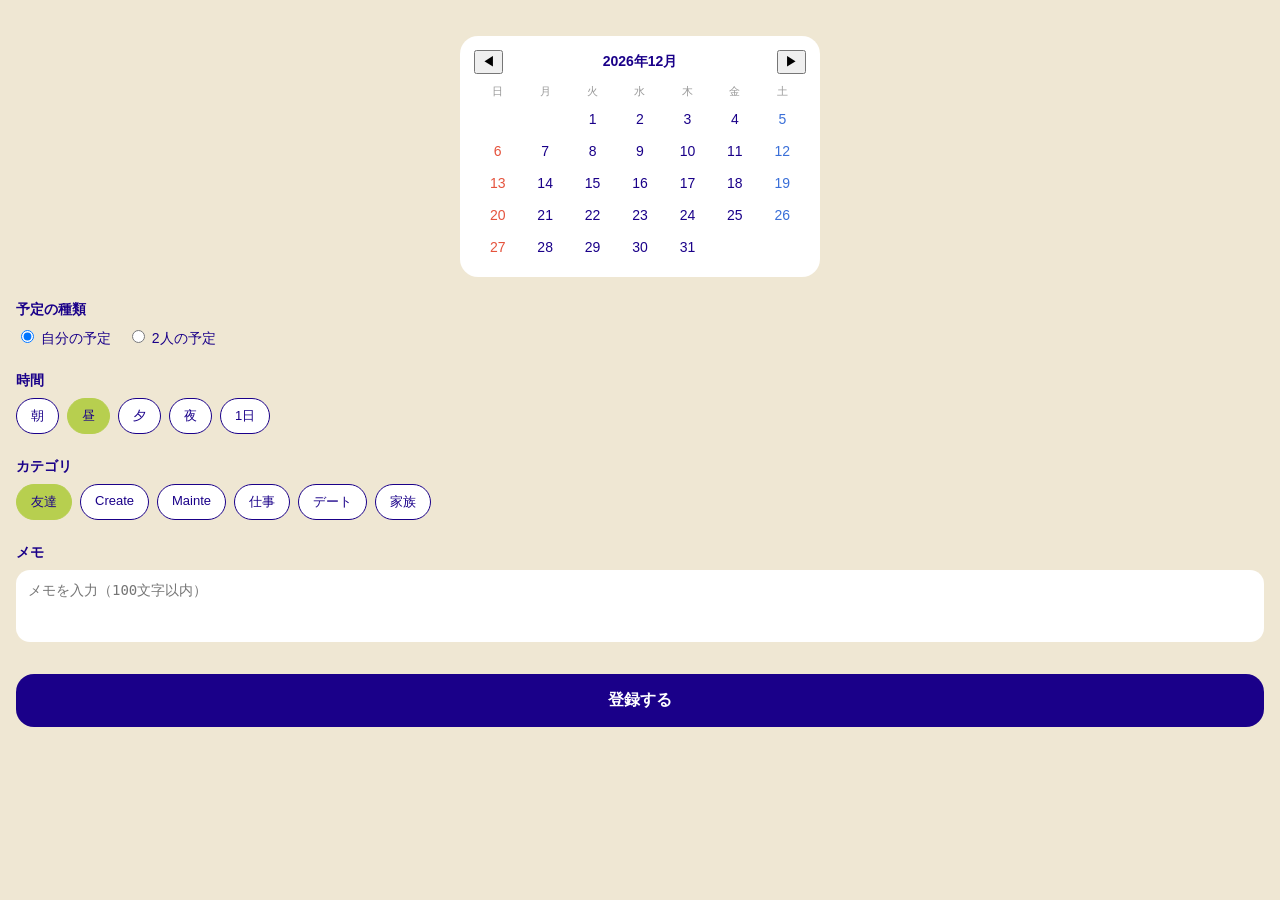
==== index.html @ 0a5aee8c "Update index.html" ====
<!DOCTYPE html>
<html lang="ja">
<head>
  <meta charset="UTF-8" />
  <title>予定登録</title>
  <meta name="viewport" content="width=device-width, initial-scale=1.0" />
  <link rel="stylesheet" href="style.css">

  <!-- フォント -->
  <link href="https://fonts.googleapis.com/css2?family=Noto+Sans+JP:wght@400;600&display=swap" rel="stylesheet">

  <style>
   /* =========================
      基本設定
   ========================= */
   :root {
     --dark-blue: #1A0089;
     --orange: #FF5E33;
     --cream: #EFE7D3;
     --green: #B7CF4F;
     --gray: #999;
    }

   * {
     box-sizing: border-box;
    }

   body {
     margin: 0;
     padding: 16px;
     background: var(--cream);
     font-family: -apple-system, BlinkMacSystemFont,
       "Helvetica Neue", "Segoe UI", sans-serif;
     color: var(--dark-blue);
    }

   /* =========================
      見出し
   ========================= */
   h2 {
     font-size: 14px;
     font-weight: 600;
     margin: 24px 0 8px;
    }

   /* =========================
      カレンダー
   ========================= */
   .calendar {
     background: #fff;
     border-radius: 18px;
     padding: 14px;
    }

   .calendar-header {
     display: flex;
     justify-content: space-between;
     align-items: center;
     font-weight: 600;
     font-size: 14px;
     margin-bottom: 10px;
    }

   .calendar-header span {
     cursor: pointer;
     user-select: none;
    }

   .weekdays,
   .dates {
     display: grid;
     grid-template-columns: repeat(7, 1fr);
     text-align: center;
    }

   .weekdays div {
     font-size: 11px;
     color: var(--gray);
     margin-bottom: 4px;
    }

   .dates div {
     position: relative;
     padding: 8px 0;
     border-radius: 10px;
     font-size: 14px;
     cursor: pointer;
    }

   /*.dates div:hover {
     background: rgba(0,0,0,0.04);
    }*/

   .dates .selected {
     background: var(--orange);
     color: #fff;
    }

   .dates .today {
     border: 1.5px solid var(--green);
    }

   /* マーク用（後でJSから追加される想定） */
   .dates .mark {
     position: absolute;
     bottom: 2px;
     left: 50%;
     transform: translateX(-50%);
     font-size: 12px;
    }

    /* 日曜 */
    .sunday {
      color: #E5533D; /* 赤っぽい */
    }

    /* 土曜 */
    .saturday {
      color: #3A6FD8; /* 青っぽい */
    }


   /* =========================
      ラジオ（予定の種類）
   ========================= */
   .radio-group {
     display: flex;
     gap: 16px;
     margin-top: 8px;
    }

   .radio-group label {
     font-size: 14px;
     cursor: pointer;
    }

   /* =========================
      ボタン系（時間・カテゴリ）
   ========================= */
   .button-group {
     display: flex;
     flex-wrap: wrap;
     gap: 8px;
    }

   .btn {
     padding: 8px 14px;
     border-radius: 999px;
     font-size: 13px;
     border: 1px solid var(--dark-blue);
     background: #fff;
     cursor: pointer;
     user-select: none;
     transition: all 0.15s ease;
    }

   /*.btn:hover {
     background: rgba(0,0,0,0.04);
    }*/

   .btn.selected {
     background: var(--green);
     border-color: var(--green);
     color: var(--dark-blue);
    }

   /* =========================
      メモ
   ========================= */
   textarea {
     width: 100%;
     border-radius: 14px;
     border: none;
     padding: 12px;
     font-size: 14px;
     resize: none;
    }

   /* =========================
      登録ボタン（最重要）
   ========================= */
   .submit {
     margin-top: 28px;
     width: 100%;
     padding: 16px;
     border-radius: 18px;
     border: none;
     background: var(--dark-blue);
     color: #fff;
     font-size: 16px;
     font-weight: 600;
     cursor: pointer;
     transition: transform 0.1s ease, background 0.2s ease;
    }

   .submit:active {
     transform: scale(0.97);
     background: var(--orange);
    }
  </style>

  <script src="https://static.line-scdn.net/liff/edge/2/sdk.js"></script>

</head>

<body>

  <!-- カレンダー -->
  <div class="calendar">
    <div class="calendar-header">
      <button id="prevMonth">◀︎</button>
      <span id="currentMonth">2025年1月</span>
      <button id="nextMonth">▶︎</button>
    </div>

    <div class="weekdays">
      <div>日</div><div>月</div><div>火</div><div>水</div><div>木</div><div>金</div><div>土</div>
    </div>
    <div class="dates" id="calendarDays"></div>
  </div>


  <!-- 予定タイプ -->
  <h2>予定の種類</h2>
  <div class="radio-group">
    <label><input type="radio" name="scheduleType" value="me" checked> 自分の予定</label>
    <label><input type="radio" name="scheduleType" value="both"> 2人の予定</label>
  </div>

  <!-- 時間 -->
  <h2>時間</h2>
  <div class="button-group time-group">
    <div class="btn">朝</div>
    <div class="btn selected">昼</div>
    <div class="btn">夕</div>
    <div class="btn">夜</div>
    <div class="btn">1日</div>
  </div>

  <!-- カテゴリ -->
  <h2>カテゴリ</h2>
  <div class="button-group category-group">
    <div class="btn selected">友達</div>
    <div class="btn">Create</div>
    <div class="btn">Mainte</div>
    <div class="btn">仕事</div>
    <div class="btn">デート</div>
    <div class="btn">家族</div>
  </div>

  <!-- メモ -->
  <h2>メモ</h2>
  <textarea rows="3" placeholder="メモを入力（100文字以内）"></textarea>

  <!-- 登録 -->
  <button class="submit" id="submitBtn">登録する</button>

  <script>
    // ▼▼▼ ここにGASのURLを貼る ▼▼▼
    const GAS_URL = "https://script.google.com/macros/s/AKfycbynRkBtaQxM9fq4U95Hq18dhkDSzyo8GksBpaNbvgvYvhPgX-ollvEPYoHLp00srgifDA/exec";
    let myProfile = null; // ←【追加①】

    window.addEventListener("DOMContentLoaded", async () => {
      await liff.init({
    liffId: "2008794909-gcaJmGXJ"
  });

      myProfile = await liff.getProfile(); // ←【追加②】
 
      console.log("LIFF起動OK:", liff.isInClient());
    });


    
  </script>

  <script>
    window.addEventListener("DOMContentLoaded", () => {
     const submitBtn = document.getElementById("submitBtn");
  
     submitBtn.addEventListener("click", async () => {
       console.log("登録ボタン押された");
  
       // ① 日付チェック
       if (!selectedDate) {
         alert("日付を選んでね");
         return;
        }

        // ② 予定の種類
        let owner = "";

        if (myProfile.userId === "Uaf91e05353fdded14ddfb91c3032a52c") {
          owner = "mai";
        } else if (myProfile.userId === "U4ddaf3a91709ed5a72e6ad2704e2b4cf") {
          owner = "takuya";
        } else {
          alert("登録者が判別できません");
          return;
        }


        // ③ 時間（selected のものを取得）
        const time = Array.from(
          document.querySelectorAll(".time-group .btn.selected")
        ).map(btn => btn.textContent).join(",");
  
        // ④ カテゴリ
        const category = document.querySelector(
        ".category-group .btn.selected"
        )?.textContent || "";

        // ⑤ メモ
        const memo = document.querySelector("textarea").value;

        // ⑥ GASに送るデータ
        const payload = {
          date: selectedDate,
          owner: owner,
          time: time,
          category: category,
          memo: memo,
          userId: myProfile.userId // ←追加(0127)
        };

        console.log("送信データ", payload);

        // ⑦ GASへPOST
        try {
          const res = await fetch(GAS_URL, {
            method: "POST",
            body: JSON.stringify(payload)
          });

          const result = await res.json();

          if (result.result === "ok") {
            alert("登録できたよ 🎉");
            setTimeout(() => {
              liff.closeWindow();
            }, 300);
          } else {
            alert("登録失敗 😢");
            console.error(result);
          }

        } catch (err) {
          alert("通信エラー 😢");
          console.error(err);
        }
      });    
    });
  </script>

  <script>
    let selectedDate = null;
    let currentDate = new Date();

    const monthLabel = document.getElementById("currentMonth");
    const calendarDays = document.getElementById("calendarDays");

    const hasScheduleDates = [
      "2026-02-03",
      "2026-02-10",
      "2026-02-22"
    ];

    function renderCalendar() {
      calendarDays.innerHTML = "";

      const year = currentDate.getFullYear();
      const month = currentDate.getMonth();

      monthLabel.textContent = `${year}年${month + 1}月`;

      const firstDay = new Date(year, month, 1).getDay();
      const lastDate = new Date(year, month + 1, 0).getDate();

      // ① 空白セル
      for (let i = 0; i < firstDay; i++) {
        const empty = document.createElement("div");
        calendarDays.appendChild(empty);
      }

      // ② 日付セル
      for (let day = 1; day <= lastDate; day++) {
        const dateEl = document.createElement("div");
        dateEl.textContent = day;

        const dateStr = `${year}-${String(month + 1).padStart(2,"0")}-${String(day).padStart(2,"0")}`;

        if (hasScheduleDates.includes(dateStr)) {
          const mark = document.createElement("div");
          mark.textContent = "🍍"; // ← 好きな絵文字
          mark.classList.add("mark");
          dateEl.appendChild(mark);
        }


        const dayOfWeek = new Date(year, month, day).getDay();

        if (dayOfWeek === 0) {
          dateEl.classList.add("sunday");
        } else if (dayOfWeek === 6) {
          dateEl.classList.add("saturday");
        }


        dateEl.addEventListener("click", () => {
          document
            .querySelectorAll(".dates div")
            .forEach(el => el.classList.remove("selected"));

          dateEl.classList.add("selected");

          selectedDate = `${year}-${String(month + 1).padStart(2,"0")}-${String(day).padStart(2,"0")}`;
          console.log("選択中の日付:", selectedDate);
        });

        calendarDays.appendChild(dateEl);
      }

    }

    renderCalendar();

    document.getElementById("prevMonth").addEventListener("click", () => {
     currentDate.setMonth(currentDate.getMonth() - 1);
     renderCalendar();
    });

    document.getElementById("nextMonth").addEventListener("click", () => {
     currentDate.setMonth(currentDate.getMonth() + 1);
     renderCalendar();
    });

  </script>

  <script>
    const timeButtons = document.querySelectorAll(".time-group .btn");

    timeButtons.forEach(btn => {
      btn.addEventListener("click", () => {
        if (btn.textContent === "1日") {
          // 1日を選んだら他を解除
          timeButtons.forEach(b => b.classList.remove("selected"));
          btn.classList.add("selected");
        } else {
          // 朝〜夜を選んだら「1日」を解除
          timeButtons.forEach(b => {
            if (b.textContent === "1日") b.classList.remove("selected");
          });
          btn.classList.toggle("selected");
        }
      });
    });
  </script>

  <script>
    const categoryButtons = document.querySelectorAll(".category-group .btn");

    categoryButtons.forEach(btn => {
      btn.addEventListener("click", () => {
        categoryButtons.forEach(b => b.classList.remove("selected"));
        btn.classList.add("selected");
      });
    });
  </script>

  


</body>
</html>
---- style.css ----
.calendar {
  max-width: 360px;
  margin: 20px auto;
  font-family: sans-serif;
}

.calendar-header {
  display: flex;
  justify-content: space-between;
  align-items: center;
  margin-bottom: 8px;
}

.calendar-week,
.calendar-days {
  display: grid;
  grid-template-columns: repeat(7, 1fr);
  text-align: center;
}

.calendar-week span {
  font-size: 12px;
  color: #777;
}

.calendar-days span {
  padding: 8px 0;
  cursor: pointer;
  border-radius: 6px;
}

.calendar-days span:hover {
  background: #eee;
}

.calendar-days .selected {
  background: #f5c542;
  color: #000;
  font-weight: bold;
}
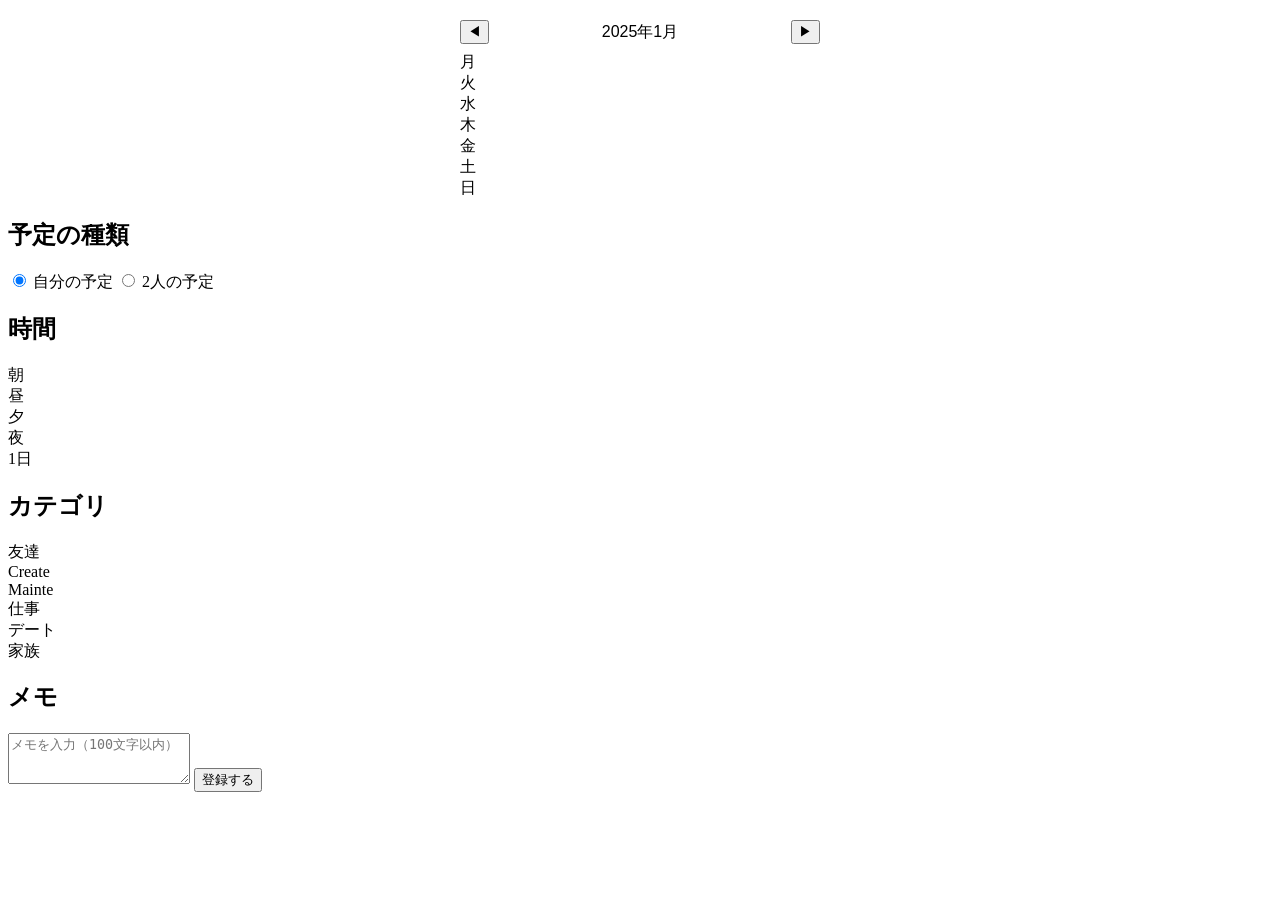
==== commit fb8910c1: "Update index.html" ====
--- a/index.html
+++ b/index.html
@@ -1,6 +1,6 @@
 <!DOCTYPE html>
 <html lang="ja">
-<head>
+ <head>
   <meta charset="UTF-8" />
   <title>予定登録</title>
   <meta name="viewport" content="width=device-width, initial-scale=1.0" />
@@ -8,202 +8,11 @@
 
   <!-- フォント -->
   <link href="https://fonts.googleapis.com/css2?family=Noto+Sans+JP:wght@400;600&display=swap" rel="stylesheet">
-
-  <style>
-   /* =========================
-      基本設定
-   ========================= */
-   :root {
-     --dark-blue: #1A0089;
-     --orange: #FF5E33;
-     --cream: #EFE7D3;
-     --green: #B7CF4F;
-     --gray: #999;
-    }
-
-   * {
-     box-sizing: border-box;
-    }
-
-   body {
-     margin: 0;
-     padding: 16px;
-     background: var(--cream);
-     font-family: -apple-system, BlinkMacSystemFont,
-       "Helvetica Neue", "Segoe UI", sans-serif;
-     color: var(--dark-blue);
-    }
-
-   /* =========================
-      見出し
-   ========================= */
-   h2 {
-     font-size: 14px;
-     font-weight: 600;
-     margin: 24px 0 8px;
-    }
-
-   /* =========================
-      カレンダー
-   ========================= */
-   .calendar {
-     background: #fff;
-     border-radius: 18px;
-     padding: 14px;
-    }
-
-   .calendar-header {
-     display: flex;
-     justify-content: space-between;
-     align-items: center;
-     font-weight: 600;
-     font-size: 14px;
-     margin-bottom: 10px;
-    }
-
-   .calendar-header span {
-     cursor: pointer;
-     user-select: none;
-    }
-
-   .weekdays,
-   .dates {
-     display: grid;
-     grid-template-columns: repeat(7, 1fr);
-     text-align: center;
-    }
-
-   .weekdays div {
-     font-size: 11px;
-     color: var(--gray);
-     margin-bottom: 4px;
-    }
-
-   .dates div {
-     position: relative;
-     padding: 8px 0;
-     border-radius: 10px;
-     font-size: 14px;
-     cursor: pointer;
-    }
-
-   /*.dates div:hover {
-     background: rgba(0,0,0,0.04);
-    }*/
-
-   .dates .selected {
-     background: var(--orange);
-     color: #fff;
-    }
-
-   .dates .today {
-     border: 1.5px solid var(--green);
-    }
-
-   /* マーク用（後でJSから追加される想定） */
-   .dates .mark {
-     position: absolute;
-     bottom: 2px;
-     left: 50%;
-     transform: translateX(-50%);
-     font-size: 12px;
-    }
-
-    /* 日曜 */
-    .sunday {
-      color: #E5533D; /* 赤っぽい */
-    }
-
-    /* 土曜 */
-    .saturday {
-      color: #3A6FD8; /* 青っぽい */
-    }
-
-
-   /* =========================
-      ラジオ（予定の種類）
-   ========================= */
-   .radio-group {
-     display: flex;
-     gap: 16px;
-     margin-top: 8px;
-    }
-
-   .radio-group label {
-     font-size: 14px;
-     cursor: pointer;
-    }
-
-   /* =========================
-      ボタン系（時間・カテゴリ）
-   ========================= */
-   .button-group {
-     display: flex;
-     flex-wrap: wrap;
-     gap: 8px;
-    }
-
-   .btn {
-     padding: 8px 14px;
-     border-radius: 999px;
-     font-size: 13px;
-     border: 1px solid var(--dark-blue);
-     background: #fff;
-     cursor: pointer;
-     user-select: none;
-     transition: all 0.15s ease;
-    }
-
-   /*.btn:hover {
-     background: rgba(0,0,0,0.04);
-    }*/
-
-   .btn.selected {
-     background: var(--green);
-     border-color: var(--green);
-     color: var(--dark-blue);
-    }
-
-   /* =========================
-      メモ
-   ========================= */
-   textarea {
-     width: 100%;
-     border-radius: 14px;
-     border: none;
-     padding: 12px;
-     font-size: 14px;
-     resize: none;
-    }
-
-   /* =========================
-      登録ボタン（最重要）
-   ========================= */
-   .submit {
-     margin-top: 28px;
-     width: 100%;
-     padding: 16px;
-     border-radius: 18px;
-     border: none;
-     background: var(--dark-blue);
-     color: #fff;
-     font-size: 16px;
-     font-weight: 600;
-     cursor: pointer;
-     transition: transform 0.1s ease, background 0.2s ease;
-    }
-
-   .submit:active {
-     transform: scale(0.97);
-     background: var(--orange);
-    }
-  </style>
-
   <script src="https://static.line-scdn.net/liff/edge/2/sdk.js"></script>
 
-</head>
+ </head>
 
-<body>
+ <body>
 
   <!-- カレンダー -->
   <div class="calendar">
@@ -214,11 +23,10 @@
     </div>
 
     <div class="weekdays">
-      <div>日</div><div>月</div><div>火</div><div>水</div><div>木</div><div>金</div><div>土</div>
+      <div>月</div><div>火</div><div>水</div><div>木</div><div>金</div><div>土</div><div>日</div>
     </div>
     <div class="dates" id="calendarDays"></div>
   </div>
-
 
   <!-- 予定タイプ -->
   <h2>予定の種類</h2>
@@ -254,221 +62,5 @@
 
   <!-- 登録 -->
   <button class="submit" id="submitBtn">登録する</button>
-
-  <script>
-    // ▼▼▼ ここにGASのURLを貼る ▼▼▼
-    const GAS_URL = "https://script.google.com/macros/s/AKfycbynRkBtaQxM9fq4U95Hq18dhkDSzyo8GksBpaNbvgvYvhPgX-ollvEPYoHLp00srgifDA/exec";
-    let myProfile = null; // ←【追加①】
-
-    window.addEventListener("DOMContentLoaded", async () => {
-      await liff.init({
-    liffId: "2008794909-gcaJmGXJ"
-  });
-
-      myProfile = await liff.getProfile(); // ←【追加②】
- 
-      console.log("LIFF起動OK:", liff.isInClient());
-    });
-
-
-    
-  </script>
-
-  <script>
-    window.addEventListener("DOMContentLoaded", () => {
-     const submitBtn = document.getElementById("submitBtn");
-  
-     submitBtn.addEventListener("click", async () => {
-       console.log("登録ボタン押された");
-  
-       // ① 日付チェック
-       if (!selectedDate) {
-         alert("日付を選んでね");
-         return;
-        }
-
-        // ② 予定の種類
-        let owner = "";
-
-        if (myProfile.userId === "Uaf91e05353fdded14ddfb91c3032a52c") {
-          owner = "mai";
-        } else if (myProfile.userId === "U4ddaf3a91709ed5a72e6ad2704e2b4cf") {
-          owner = "takuya";
-        } else {
-          alert("登録者が判別できません");
-          return;
-        }
-
-
-        // ③ 時間（selected のものを取得）
-        const time = Array.from(
-          document.querySelectorAll(".time-group .btn.selected")
-        ).map(btn => btn.textContent).join(",");
-  
-        // ④ カテゴリ
-        const category = document.querySelector(
-        ".category-group .btn.selected"
-        )?.textContent || "";
-
-        // ⑤ メモ
-        const memo = document.querySelector("textarea").value;
-
-        // ⑥ GASに送るデータ
-        const payload = {
-          date: selectedDate,
-          owner: owner,
-          time: time,
-          category: category,
-          memo: memo,
-          userId: myProfile.userId // ←追加(0127)
-        };
-
-        console.log("送信データ", payload);
-
-        // ⑦ GASへPOST
-        try {
-          const res = await fetch(GAS_URL, {
-            method: "POST",
-            body: JSON.stringify(payload)
-          });
-
-          const result = await res.json();
-
-          if (result.result === "ok") {
-            alert("登録できたよ 🎉");
-            setTimeout(() => {
-              liff.closeWindow();
-            }, 300);
-          } else {
-            alert("登録失敗 😢");
-            console.error(result);
-          }
-
-        } catch (err) {
-          alert("通信エラー 😢");
-          console.error(err);
-        }
-      });    
-    });
-  </script>
-
-  <script>
-    let selectedDate = null;
-    let currentDate = new Date();
-
-    const monthLabel = document.getElementById("currentMonth");
-    const calendarDays = document.getElementById("calendarDays");
-
-    const hasScheduleDates = [
-      "2026-02-03",
-      "2026-02-10",
-      "2026-02-22"
-    ];
-
-    function renderCalendar() {
-      calendarDays.innerHTML = "";
-
-      const year = currentDate.getFullYear();
-      const month = currentDate.getMonth();
-
-      monthLabel.textContent = `${year}年${month + 1}月`;
-
-      const firstDay = new Date(year, month, 1).getDay();
-      const lastDate = new Date(year, month + 1, 0).getDate();
-
-      // ① 空白セル
-      for (let i = 0; i < firstDay; i++) {
-        const empty = document.createElement("div");
-        calendarDays.appendChild(empty);
-      }
-
-      // ② 日付セル
-      for (let day = 1; day <= lastDate; day++) {
-        const dateEl = document.createElement("div");
-        dateEl.textContent = day;
-
-        const dateStr = `${year}-${String(month + 1).padStart(2,"0")}-${String(day).padStart(2,"0")}`;
-
-        if (hasScheduleDates.includes(dateStr)) {
-          const mark = document.createElement("div");
-          mark.textContent = "🍍"; // ← 好きな絵文字
-          mark.classList.add("mark");
-          dateEl.appendChild(mark);
-        }
-
-
-        const dayOfWeek = new Date(year, month, day).getDay();
-
-        if (dayOfWeek === 0) {
-          dateEl.classList.add("sunday");
-        } else if (dayOfWeek === 6) {
-          dateEl.classList.add("saturday");
-        }
-
-
-        dateEl.addEventListener("click", () => {
-          document
-            .querySelectorAll(".dates div")
-            .forEach(el => el.classList.remove("selected"));
-
-          dateEl.classList.add("selected");
-
-          selectedDate = `${year}-${String(month + 1).padStart(2,"0")}-${String(day).padStart(2,"0")}`;
-          console.log("選択中の日付:", selectedDate);
-        });
-
-        calendarDays.appendChild(dateEl);
-      }
-
-    }
-
-    renderCalendar();
-
-    document.getElementById("prevMonth").addEventListener("click", () => {
-     currentDate.setMonth(currentDate.getMonth() - 1);
-     renderCalendar();
-    });
-
-    document.getElementById("nextMonth").addEventListener("click", () => {
-     currentDate.setMonth(currentDate.getMonth() + 1);
-     renderCalendar();
-    });
-
-  </script>
-
-  <script>
-    const timeButtons = document.querySelectorAll(".time-group .btn");
-
-    timeButtons.forEach(btn => {
-      btn.addEventListener("click", () => {
-        if (btn.textContent === "1日") {
-          // 1日を選んだら他を解除
-          timeButtons.forEach(b => b.classList.remove("selected"));
-          btn.classList.add("selected");
-        } else {
-          // 朝〜夜を選んだら「1日」を解除
-          timeButtons.forEach(b => {
-            if (b.textContent === "1日") b.classList.remove("selected");
-          });
-          btn.classList.toggle("selected");
-        }
-      });
-    });
-  </script>
-
-  <script>
-    const categoryButtons = document.querySelectorAll(".category-group .btn");
-
-    categoryButtons.forEach(btn => {
-      btn.addEventListener("click", () => {
-        categoryButtons.forEach(b => b.classList.remove("selected"));
-        btn.classList.add("selected");
-      });
-    });
-  </script>
-
-  
-
-
-</body>
+ </body>
 </html>
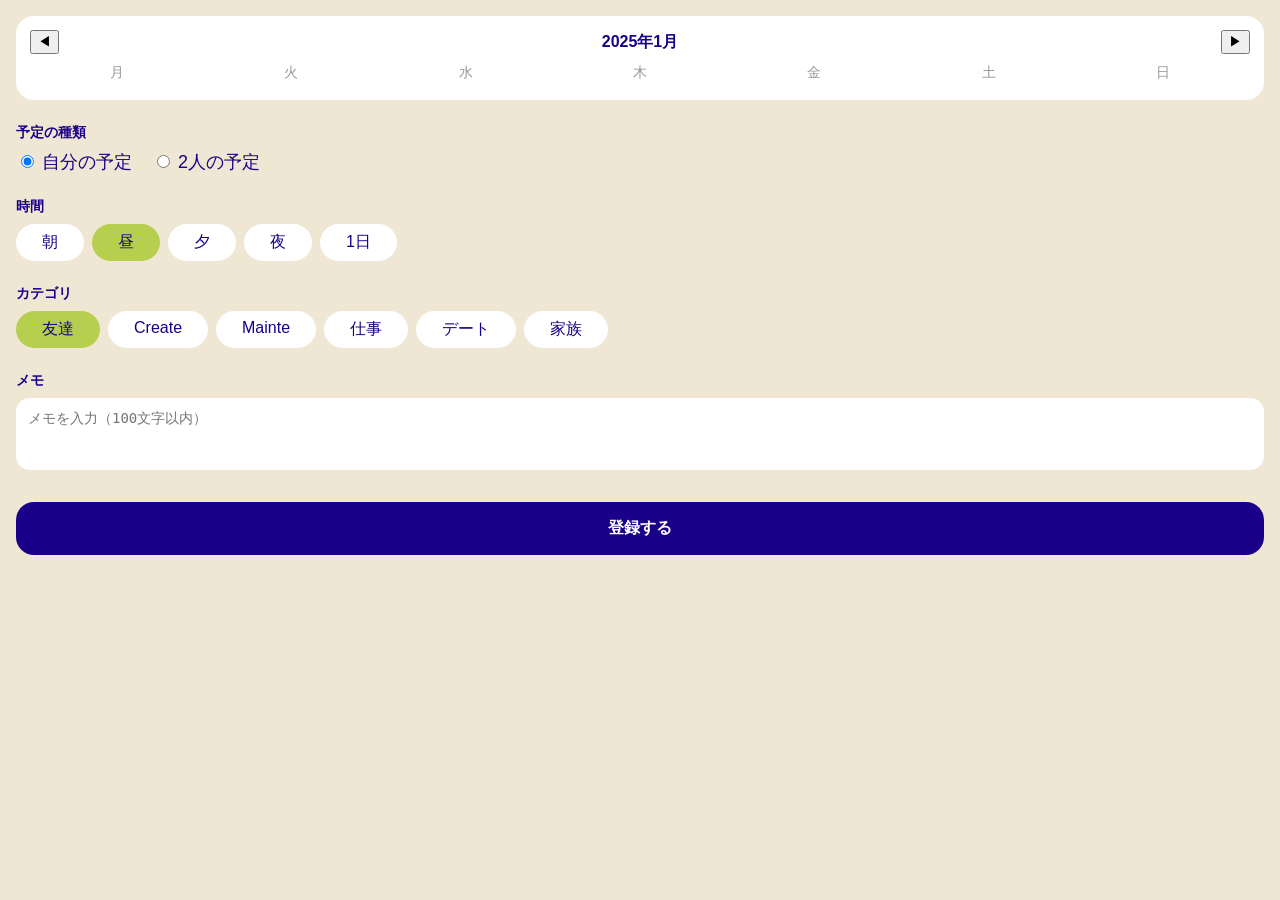
==== commit 1670fdff: "Update index.html" ====
--- a/index.html
+++ b/index.html
@@ -62,5 +62,6 @@
 
   <!-- 登録 -->
   <button class="submit" id="submitBtn">登録する</button>
+  <script src="script.js"></script>
  </body>
 </html>
--- a/style.css
+++ b/style.css
@@ -1,40 +1,187 @@
-.calendar {
-  max-width: 360px;
-  margin: 20px auto;
-  font-family: sans-serif;
-}
+/* =========================
+      基本設定
+   ========================= */
+   :root {
+     --dark-blue: #1A0089;
+     --orange: #FF5E33;
+     --cream: #EFE7D3;
+     --green: #B7CF4F;
+     --gray: #999;
+    }
 
-.calendar-header {
-  display: flex;
-  justify-content: space-between;
-  align-items: center;
-  margin-bottom: 8px;
-}
+   * {
+     box-sizing: border-box;
+    }
 
-.calendar-week,
-.calendar-days {
-  display: grid;
-  grid-template-columns: repeat(7, 1fr);
-  text-align: center;
-}
+   body {
+     margin: 0;
+     padding: 16px;
+     background: var(--cream);
+     font-family: -apple-system, BlinkMacSystemFont,
+       "Helvetica Neue", "Segoe UI", sans-serif;
+     color: var(--dark-blue);
+    }
 
-.calendar-week span {
-  font-size: 12px;
-  color: #777;
-}
+   /* =========================
+      見出し
+   ========================= */
+   h2 {
+     font-size: 14px;
+     font-weight: 600;
+     margin: 24px 0 8px;
+    }
 
-.calendar-days span {
-  padding: 8px 0;
-  cursor: pointer;
-  border-radius: 6px;
-}
+   /* =========================
+      カレンダー
+   ========================= */
+   .calendar {
+     background: #fff;
+     border-radius: 18px;
+     padding: 14px;
+    }
 
-.calendar-days span:hover {
-  background: #eee;
-}
+   .calendar-header {
+     display: flex;
+     justify-content: space-between;
+     align-items: center;
+     font-weight: 600;
+     font-size: 16px;
+     margin-bottom: 10px;
+    }
 
-.calendar-days .selected {
-  background: #f5c542;
-  color: #000;
-  font-weight: bold;
-}
+   .calendar-header span {
+     cursor: pointer;
+     user-select: none;
+    }
+
+   .weekdays,
+   .dates {
+     display: grid;
+     grid-template-columns: repeat(7, 1fr);
+     text-align: center;
+    }
+
+   .weekdays div {
+     font-size: 14px;
+     color: var(--gray);
+     margin-bottom: 4px;
+    }
+
+   .dates div {
+     position: relative;
+     padding: 8px 0;
+     border-radius: 10px;
+     font-size: 16px;
+     cursor: pointer;
+    }
+
+   /*.dates div:hover {
+     background: rgba(0,0,0,0.04);
+    }*/
+
+   .dates .selected {
+     background: var(--orange);
+     color: #fff;
+    }
+
+   .dates .today {
+     border: 1.5px solid var(--green);
+    }
+
+   /* マーク用（後でJSから追加される想定） */
+   .dates .mark {
+     position: absolute;
+     bottom: 2px;
+     left: 50%;
+     transform: translateX(-50%);
+     font-size: 12px;
+    }
+
+    /* 日曜 */
+    .sunday {
+      color: #E5533D; /* 赤っぽい */
+    }
+
+    /* 土曜 */
+    .saturday {
+      color: #3A6FD8; /* 青っぽい */
+    }
+
+
+   /* =========================
+      ラジオ（予定の種類）
+   ========================= */
+   .radio-group {
+     display: flex;
+     gap: 20px;
+     margin-top: 8px;
+    }
+
+   .radio-group label {
+     font-size: 18px;
+     cursor: pointer;
+    }
+
+   /* =========================
+      ボタン系（時間・カテゴリ）
+   ========================= */
+   .button-group {
+     display: flex;
+     flex-wrap: wrap;
+     gap: 8px;
+    }
+
+   .btn {
+     padding: 8px 26px;
+     border-radius: 999px;
+     font-size: 16px;
+     border:none;
+     background: #fff;
+     cursor: pointer;
+     user-select: none;
+     transition: all 0.15s ease;
+    }
+
+   /*.btn:hover {
+     background: rgba(0,0,0,0.04);
+    }*/
+
+   .btn.selected {
+     background: var(--green);
+     border-color: var(--green);
+     color: var(--dark-blue);
+    }
+
+   /* =========================
+      メモ
+   ========================= */
+   textarea {
+     width: 100%;
+     border-radius: 14px;
+     border:none;
+     padding: 12px;
+     font-size: 14px;
+     resize: none;
+    }
+
+   /* =========================
+      登録ボタン（最重要）
+   ========================= */
+   .submit {
+     margin-top: 28px;
+     width: 100%;
+     padding: 16px;
+     border-radius: 18px;
+     border: none;
+     background: var(--dark-blue);
+     color: #fff;
+     font-size: 16px;
+     font-weight: 600;
+     cursor: pointer;
+     transition: transform 0.1s ease, background 0.2s ease;
+    }
+
+   .submit:active {
+     transform: scale(0.97);
+     background: var(--orange);
+    }
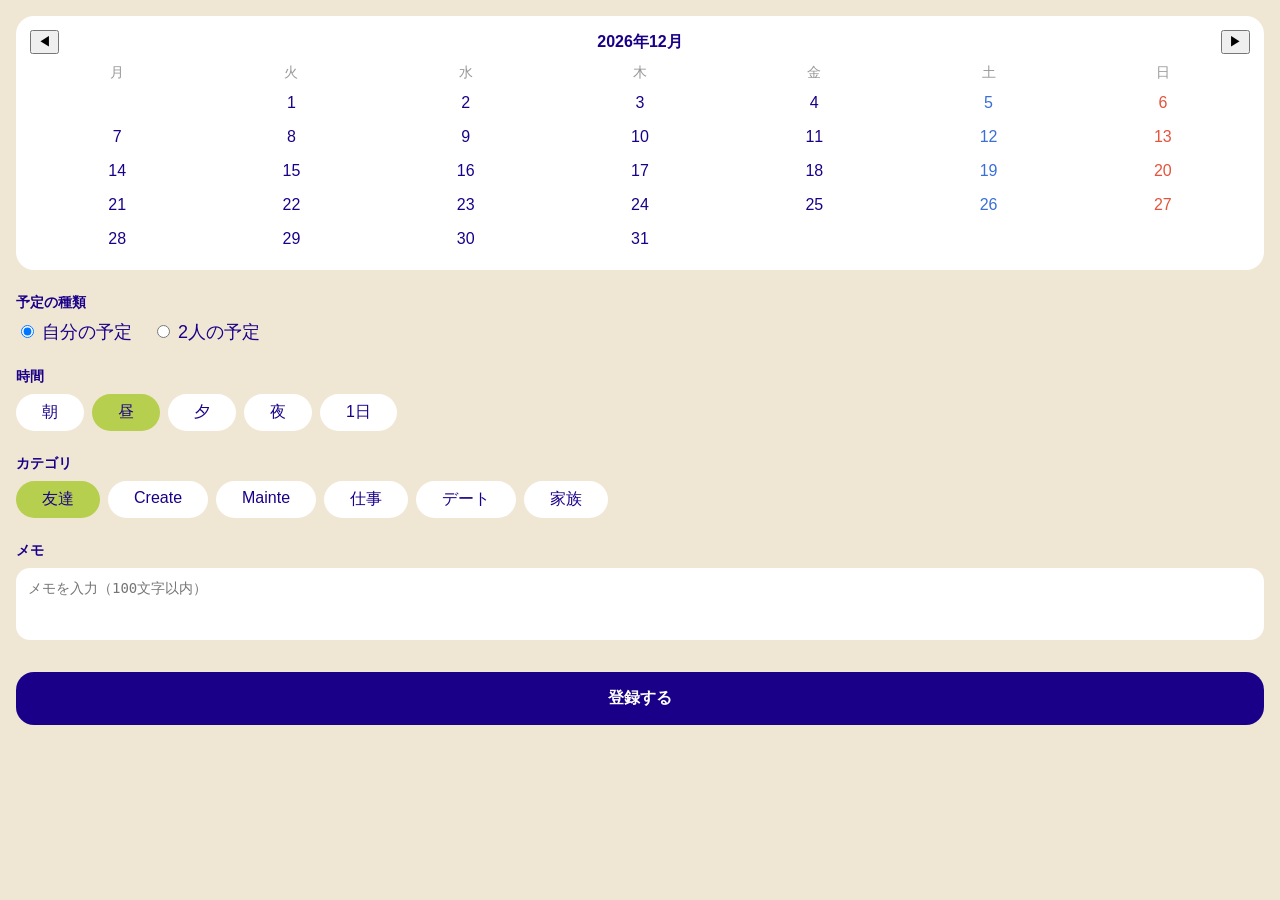
==== commit 687938fc: "Update index.html" ====
--- a/index.html
+++ b/index.html
@@ -62,6 +62,6 @@
 
   <!-- 登録 -->
   <button class="submit" id="submitBtn">登録する</button>
-  <script src="script.js"></script>
+  <script src="register.js"></script>
  </body>
 </html>
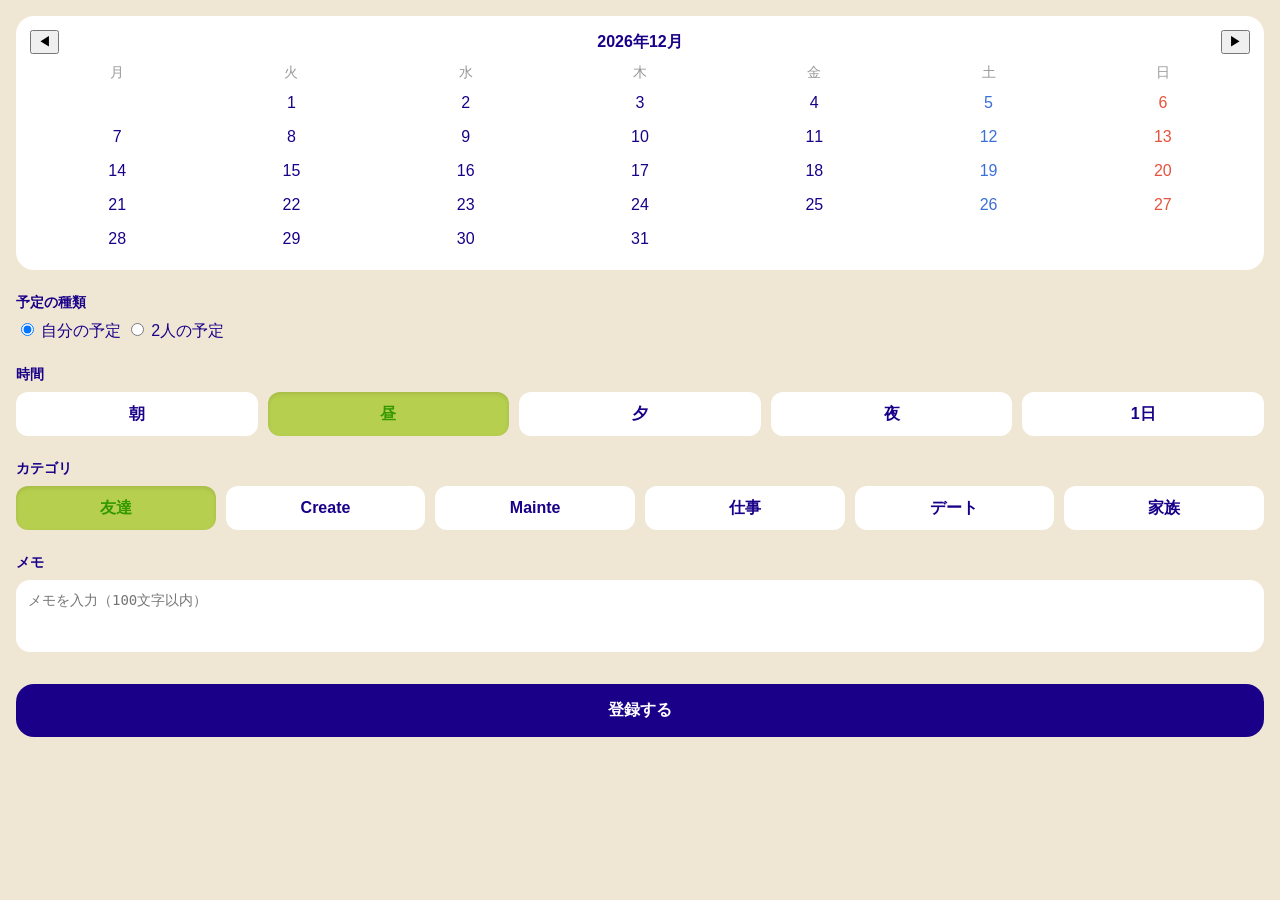
==== commit f06cb80d: "Update index.html" ====
--- a/index.html
+++ b/index.html
@@ -30,9 +30,13 @@
 
   <!-- 予定タイプ -->
   <h2>予定の種類</h2>
-  <div class="radio-group">
-    <label><input type="radio" name="scheduleType" value="me" checked> 自分の予定</label>
-    <label><input type="radio" name="scheduleType" value="both"> 2人の予定</label>
+  <div class="type-selection">
+   <label class="type-btn">
+    <input type="radio" name="scheduleType" value="me" checked> <span class="type-label">自分の予定</span>
+   </label>
+    <label class="type-btn">
+     <input type="radio" name="scheduleType" value="both"> <span class="type-label">2人の予定</span>
+    </label>
   </div>
 
   <!-- 時間 -->
--- a/style.css
+++ b/style.css
@@ -126,20 +126,20 @@
       ボタン系（時間・カテゴリ）
    ========================= */
    .button-group {
-     display: flex;
+     display: grid;
+     grid-template-columns: repeat(auto-fit, minmax(80px, 1fr));
      flex-wrap: wrap;
-     gap: 8px;
+     gap: 10px;
     }
 
    .btn {
-     padding: 8px 26px;
-     border-radius: 999px;
-     font-size: 16px;
-     border:none;
-     background: #fff;
-     cursor: pointer;
-     user-select: none;
-     transition: all 0.15s ease;
+     height: 44px;
+     display: flex;
+     align-items: center;
+     justify-content: center;
+     border-radius: 12px;
+     font-weight: bold;
+     background: white;
     }
 
    /*.btn:hover {
@@ -147,9 +147,9 @@
     }*/
 
    .btn.selected {
-     background: var(--green);
-     border-color: var(--green);
-     color: var(--dark-blue);
+     background-color: #B7CF4F;
+     color: #339900;
+     box-shadow: inset 0 2px 4px rgba(0, 0, 0, 0.1);
     }
 
    /* =========================
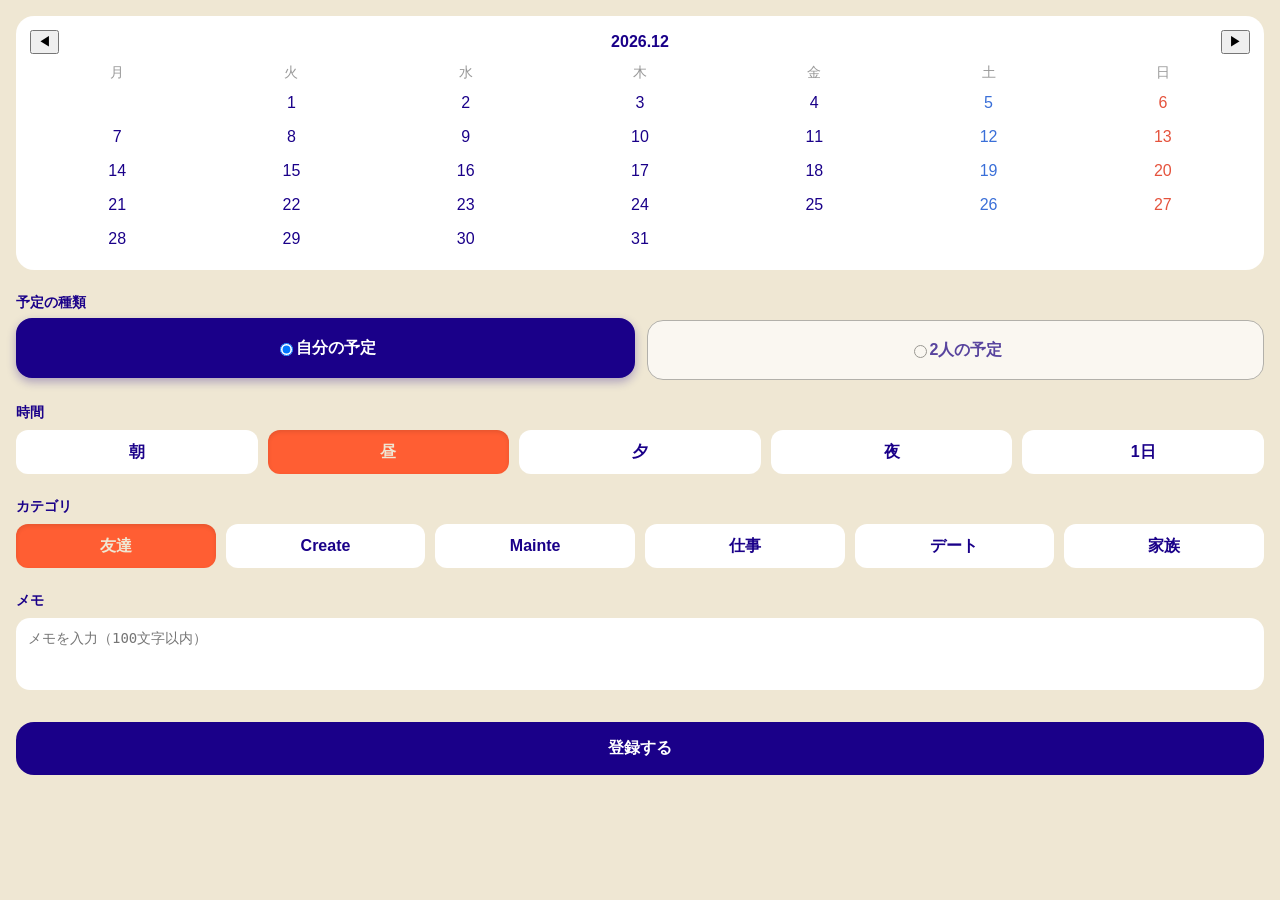
==== commit de3b81cd: "Update index.html" ====
--- a/index.html
+++ b/index.html
@@ -7,7 +7,7 @@
   <link rel="stylesheet" href="style.css">
 
   <!-- フォント -->
-  <link href="https://fonts.googleapis.com/css2?family=Noto+Sans+JP:wght@400;600&display=swap" rel="stylesheet">
+  <link href="https://fonts.googleapis.com/css2?family=Montserrat:wght@300;600&family=Noto+Sans+JP:wght@400;600&display=swap" rel="stylesheet">
   <script src="https://static.line-scdn.net/liff/edge/2/sdk.js"></script>
 
  </head>
--- a/style.css
+++ b/style.css
@@ -107,20 +107,51 @@
       color: #3A6FD8; /* 青っぽい */
     }
 
-
-   /* =========================
-      ラジオ（予定の種類）
-   ========================= */
-   .radio-group {
-     display: flex;
-     gap: 20px;
-     margin-top: 8px;
-    }
-
-   .radio-group label {
-     font-size: 18px;
-     cursor: pointer;
-    }
+    /* =========================
+      ボタン系（予定の種類）
+    ========================= */
+　　 /* 1. ラジオボタン（ポチ）を消す */
+    .type-selection input[type="radio"] {
+      display: none !important;
+    }
+
+    /* 2つのボタンを横に並べる */
+    .type-selection {
+      display: flex;
+      gap: 12px;
+      margin-top: 8px;
+    }
+
+    /* ボタンの基本の見た目（主役っぽく！） */
+    .type-btn {
+      flex: 1; /* 同じ幅で広がる */
+      height: 60px; /* 他のボタンより少し高くして主役感を出す */
+      display: flex;
+      align-items: center;
+      justify-content: center;
+      background: white;
+      border: 2px solid var(--dark-blue);
+      border-radius: 16px;
+      cursor: pointer;
+      transition: all 0.2s ease;
+      font-weight: bold;
+      font-size: 16px;
+     }
+
+    /* ✅ チェック（選択）された時のデザイン */
+    .type-btn:has(input:checked) {
+      background-color: #1A0089;
+      color: white;
+      transform: translateY(-2px); /* 少し浮き上がる */
+      box-shadow: 0 4px 10px rgba(26, 0, 137, 0.3);
+    }
+ 
+    /* 選択されてない時は少し薄くする */
+    .type-btn:not(:has(input:checked)) {
+      opacity: 0.7;
+      border: 1px solid var(--gray);
+    }
+
 
    /* =========================
       ボタン系（時間・カテゴリ）
@@ -147,8 +178,8 @@
     }*/
 
    .btn.selected {
-     background-color: #B7CF4F;
-     color: #339900;
+     background-color: #ff5e33;
+     color: #efe7d3;
      box-shadow: inset 0 2px 4px rgba(0, 0, 0, 0.1);
     }
 
